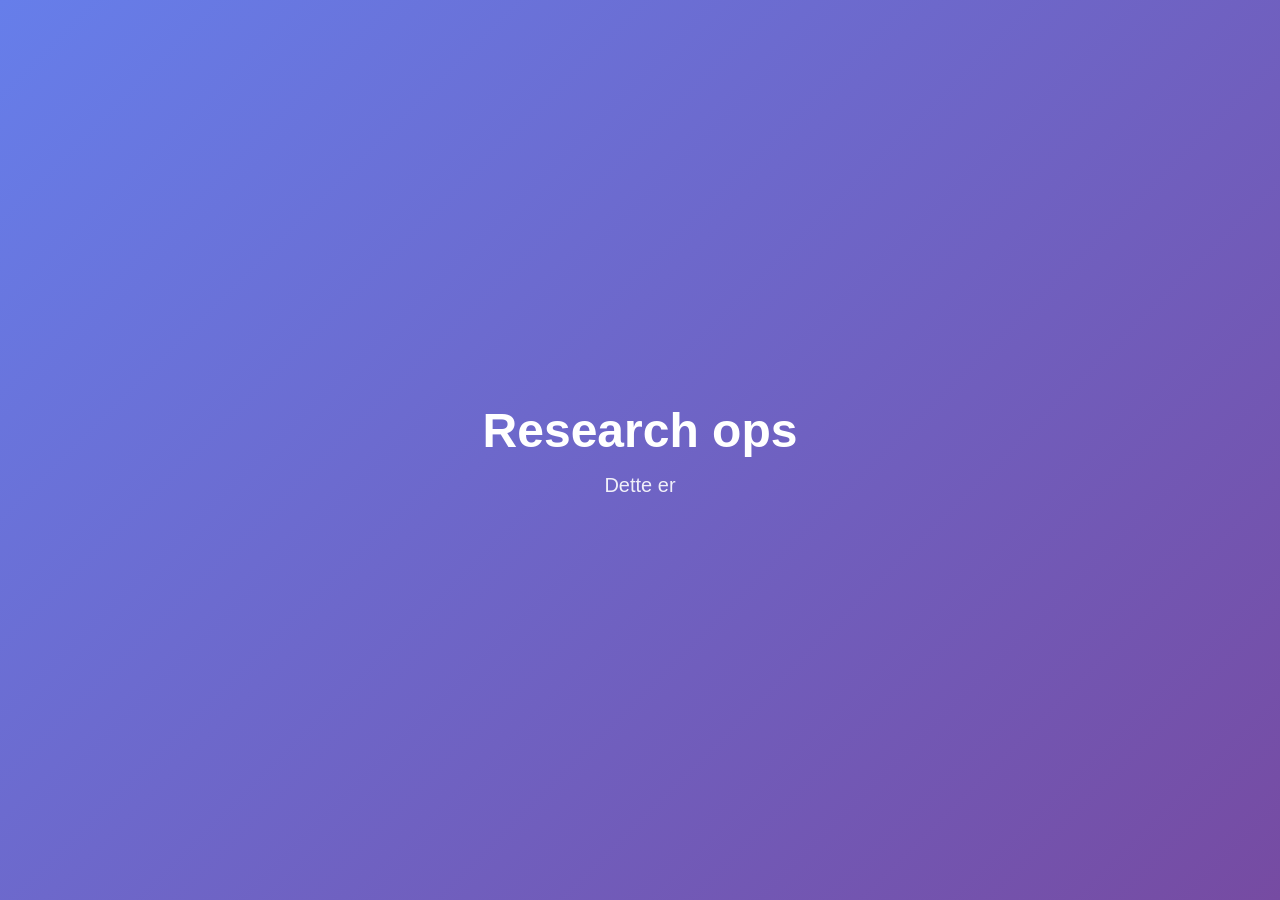
==== docs/index.html @ 217483e8 "feat: github pages" ====
<!DOCTYPE html>
<html lang="en">
<head>
    <meta charset="UTF-8">
    <meta name="viewport" content="width=device-width, initial-scale=1.0">
    <title>ReOps Documentation</title>
    <style>
        * {
            margin: 0;
            padding: 0;
            box-sizing: border-box;
        }
        body {
            font-family: -apple-system, BlinkMacSystemFont, 'Segoe UI', Roboto, Oxygen, Ubuntu, sans-serif;
            display: flex;
            justify-content: center;
            align-items: center;
            min-height: 100vh;
            background: linear-gradient(135deg, #667eea 0%, #764ba2 100%);
            color: #fff;
        }
        .container {
            text-align: center;
            padding: 2rem;
        }
        h1 {
            font-size: 3rem;
            margin-bottom: 1rem;
        }
        p {
            font-size: 1.25rem;
            opacity: 0.9;
        }
    </style>
</head>
<body>
    <div class="container">
        <h1>Research ops</h1>
        <p>Dette er </p>
    </div>
</body>
</html>
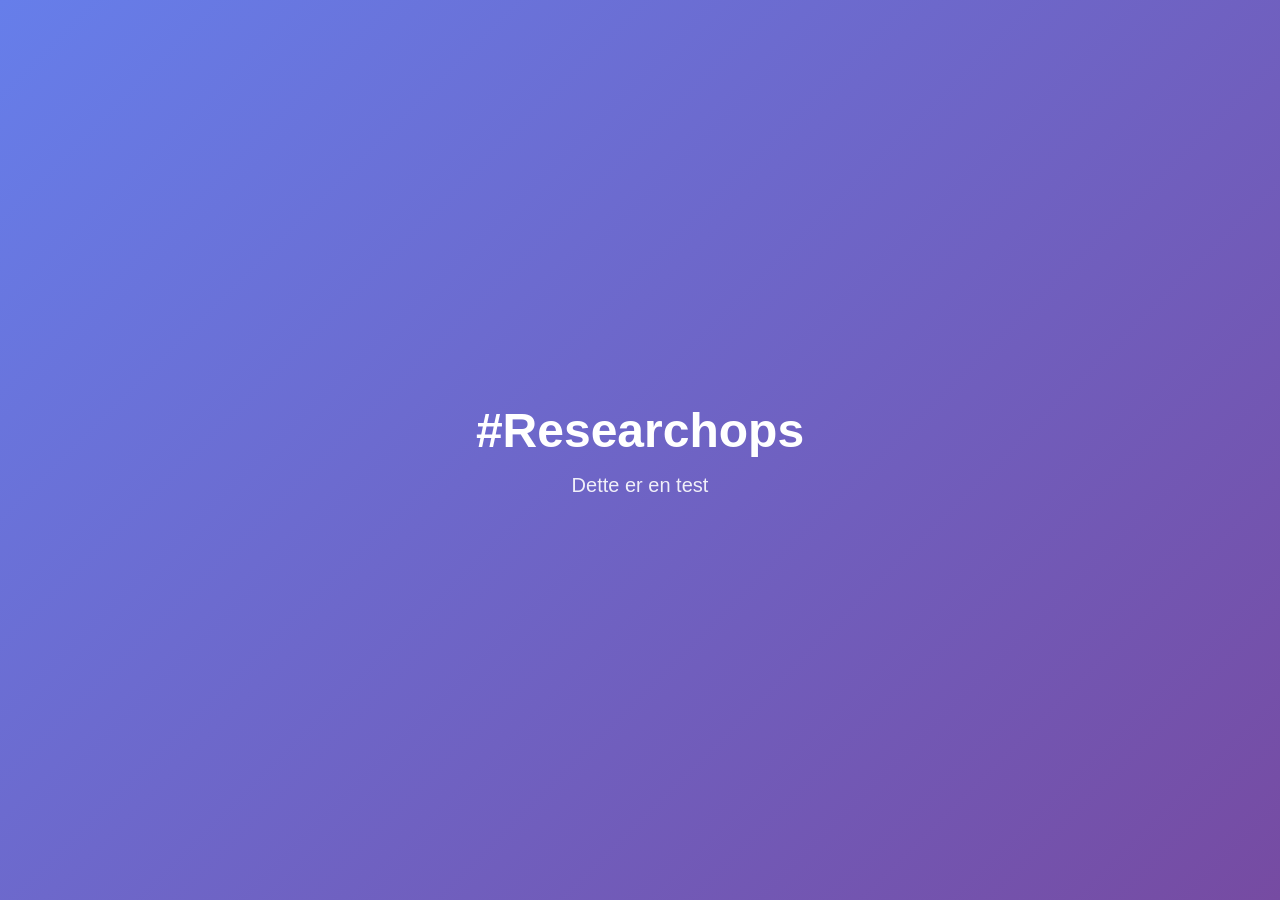
==== commit c249d845: "feat: github pages" ====
--- a/docs/index.html
+++ b/docs/index.html
@@ -35,8 +35,8 @@
 </head>
 <body>
     <div class="container">
-        <h1>Research ops</h1>
-        <p>Dette er </p>
+        <h1>#Researchops</h1>
+        <p>Dette er en test</p>
     </div>
 </body>
 </html>
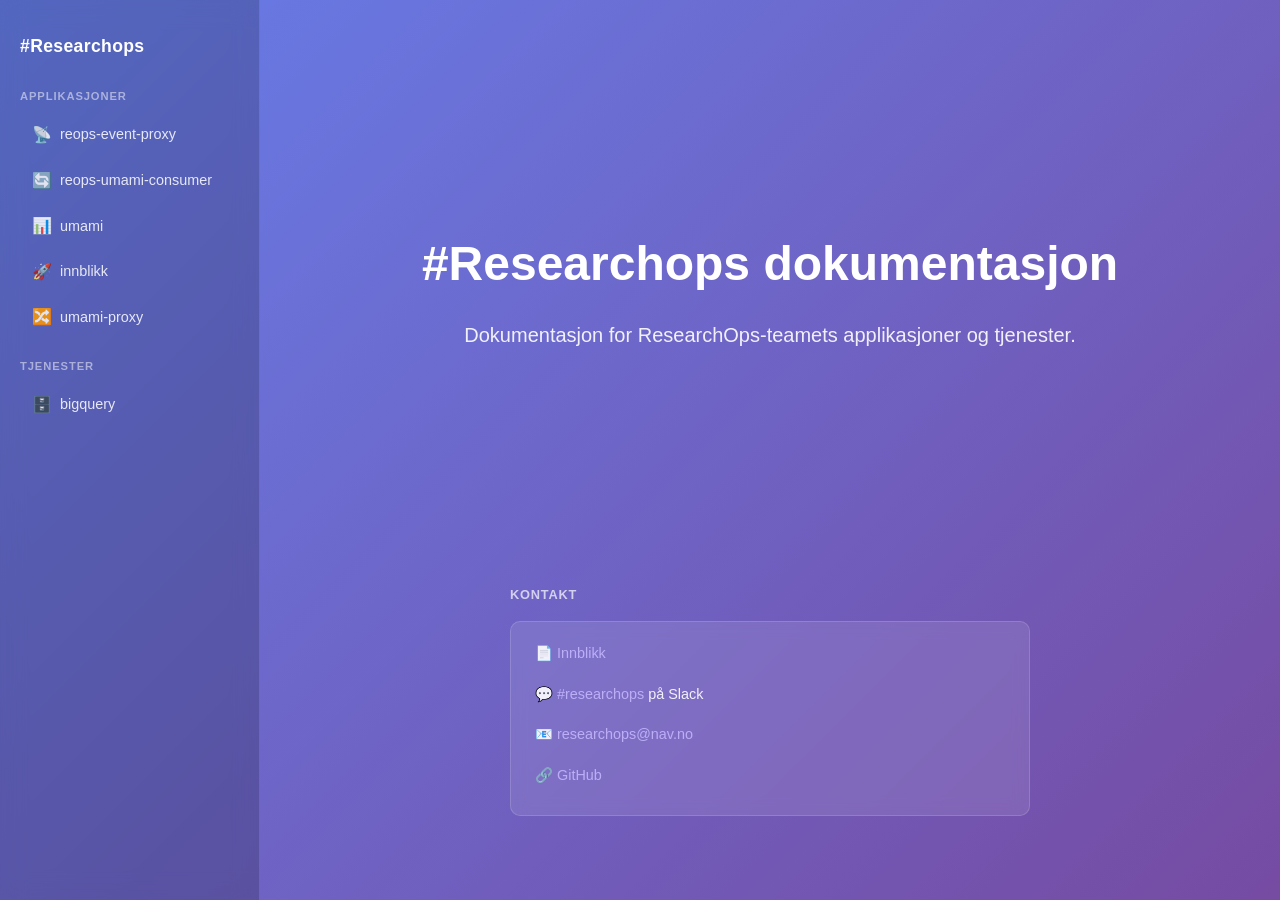
==== commit 53f554f2: "feat: github pages" ====
--- a/docs/index.html
+++ b/docs/index.html
@@ -1,43 +1,56 @@
 <!DOCTYPE html>
-<html lang="en">
+<html lang="no">
 <head>
     <meta charset="UTF-8">
     <meta name="viewport" content="width=device-width, initial-scale=1.0">
-    <title>ReOps Documentation</title>
-    <style>
-        * {
-            margin: 0;
-            padding: 0;
-            box-sizing: border-box;
-        }
-        body {
-            font-family: -apple-system, BlinkMacSystemFont, 'Segoe UI', Roboto, Oxygen, Ubuntu, sans-serif;
-            display: flex;
-            justify-content: center;
-            align-items: center;
-            min-height: 100vh;
-            background: linear-gradient(135deg, #667eea 0%, #764ba2 100%);
-            color: #fff;
-        }
-        .container {
-            text-align: center;
-            padding: 2rem;
-        }
-        h1 {
-            font-size: 3rem;
-            margin-bottom: 1rem;
-        }
-        p {
-            font-size: 1.25rem;
-            opacity: 0.9;
-        }
-    </style>
+    <title>ReOps – Dokumentasjon</title>
+    <link rel="stylesheet" href="css/shared.css">
+    <link rel="stylesheet" href="css/index.css">
 </head>
 <body>
-    <div class="container">
-        <h1>#Researchops</h1>
-        <p>Dette er en test</p>
+    <aside class="sidebar">
+        <div class="sidebar-title"><a href="index.html">#Researchops</a></div>
+        <div class="sidebar-section">Applikasjoner</div>
+        <nav>
+            <a href="apps/reops-event-proxy.html">
+                <span class="icon">📡</span> reops-event-proxy
+            </a>
+            <a href="apps/reops-umami-consumer.html">
+                <span class="icon">🔄</span> reops-umami-consumer
+            </a>
+            <a href="apps/umami.html">
+                <span class="icon">📊</span> umami
+            </a>
+            <a href="apps/innblikk.html">
+                <span class="icon">🚀</span> innblikk
+            </a>
+            <a href="apps/umami-proxy.html">
+                <span class="icon">🔀</span> umami-proxy
+            </a>
+        </nav>
+        <div class="sidebar-section" style="margin-top:1.25rem">Tjenester</div>
+        <nav>
+            <a href="tjenester/bigquery.html">
+                <span class="icon">🗄️</span> bigquery
+            </a>
+        </nav>
+    </aside>
+    <div class="main">
+        <div class="hero">
+            <h1>#Researchops dokumentasjon</h1>
+            <p>Dokumentasjon for ResearchOps-teamets applikasjoner og tjenester.</p>
+        </div>
+        <div class="contact">
+            <h2>Kontakt</h2>
+            <div class="card">
+                <ul>
+                    <li>📄 <a href="https://innblikk.ansatt.nav.no/" target="_blank">Innblikk</a></li>
+                    <li>💬 <a href="https://nav-it.slack.com/archives/C02UGFS2J4B" target="_blank">#researchops</a> på Slack</li>
+                    <li>📧 <a href="mailto:researchops@nav.no">researchops@nav.no</a></li>
+                    <li>🔗 <a href="https://github.com/orgs/navikt/projects/186" target="_blank">GitHub</a></li>
+                </ul>
+            </div>
+        </div>
     </div>
 </body>
 </html>
-
--- a/docs/css/shared.css
+++ b/docs/css/shared.css
@@ -0,0 +1,163 @@
+/* ── Reset & Base ── */
+* {
+    margin: 0;
+    padding: 0;
+    box-sizing: border-box;
+}
+
+body {
+    font-family: -apple-system, BlinkMacSystemFont, 'Segoe UI', Roboto, Oxygen, Ubuntu, sans-serif;
+    background: linear-gradient(135deg, #667eea 0%, #764ba2 100%);
+    color: #fff;
+    line-height: 1.6;
+    min-height: 100vh;
+    display: flex;
+}
+
+a { color: #c4b5fd; }
+a:hover { color: #fff; }
+
+/* ── Sidebar ── */
+.sidebar {
+    width: 260px;
+    min-height: 100vh;
+    background: rgba(0,0,0,.18);
+    backdrop-filter: blur(12px);
+    border-right: 1px solid rgba(255,255,255,.12);
+    padding: 2rem 1.25rem;
+    display: flex;
+    flex-direction: column;
+    flex-shrink: 0;
+    position: sticky;
+    top: 0;
+    align-self: flex-start;
+}
+.sidebar-title {
+    font-size: 1.1rem;
+    font-weight: 700;
+    margin-bottom: 1.75rem;
+    letter-spacing: .02em;
+}
+.sidebar-title a {
+    color: #fff;
+    text-decoration: none;
+}
+.sidebar-section {
+    font-size: .7rem;
+    font-weight: 600;
+    text-transform: uppercase;
+    letter-spacing: .08em;
+    opacity: .5;
+    margin-bottom: .5rem;
+}
+.sidebar nav {
+    display: flex;
+    flex-direction: column;
+    gap: .25rem;
+}
+.sidebar nav a {
+    display: flex;
+    align-items: center;
+    gap: .5rem;
+    padding: .5rem .75rem;
+    border-radius: 6px;
+    text-decoration: none;
+    color: rgba(255,255,255,.85);
+    font-size: .9rem;
+    transition: background .15s, color .15s;
+}
+.sidebar nav a:hover {
+    background: rgba(255,255,255,.12);
+    color: #fff;
+}
+.sidebar nav a.active {
+    background: rgba(255,255,255,.15);
+    color: #fff;
+}
+.sidebar nav a .icon {
+    font-size: 1rem;
+    flex-shrink: 0;
+}
+
+/* ── Typography ── */
+h1 { font-size: 2rem; margin-bottom: .25rem; }
+h2 { font-size: 1.4rem; margin: 2rem 0 .75rem; border-bottom: 2px solid rgba(255,255,255,.35); padding-bottom: .25rem; }
+h3 { font-size: 1.1rem; margin: 1.25rem 0 .5rem; }
+p, li { margin-bottom: .5rem; font-size: .95rem; }
+ul { padding-left: 1.5rem; }
+
+/* ── Card ── */
+.card {
+    background: rgba(255,255,255,.12);
+    backdrop-filter: blur(8px);
+    border: 1px solid rgba(255,255,255,.18);
+    border-radius: 8px;
+    padding: 1.25rem 1.5rem;
+    margin-bottom: 1.25rem;
+}
+
+/* ── Badges ── */
+.badge {
+    display: inline-block;
+    padding: 2px 8px;
+    border-radius: 4px;
+    font-size: .75rem;
+    font-weight: 600;
+    text-transform: uppercase;
+    margin-right: .5rem;
+    vertical-align: middle;
+}
+.badge-post, .post { background: rgba(25,135,84,.35); color: #6ee7b7; border: 1px solid rgba(25,135,84,.3); }
+.badge-get, .get   { background: rgba(13,111,253,.35); color: #93c5fd; border: 1px solid rgba(13,111,253,.3); }
+.badge-drop        { background: rgba(220,53,69,.25); color: #fca5a5; border: 1px solid rgba(220,53,69,.3); }
+.redact-tag        { display: inline-block; background: rgba(255,193,7,.2); border: 1px solid rgba(255,193,7,.4); color: #fde68a; font-size: .8rem; padding: .1rem .4rem; border-radius: 3px; margin-left: .25rem; }
+
+/* ── Status colors ── */
+.status { font-weight: 600; }
+.status-2xx { color: #6ee7b7; }
+.status-4xx { color: #fdba74; }
+.status-5xx { color: #fca5a5; }
+
+/* ── Code ── */
+code {
+    background: rgba(255,255,255,.15);
+    padding: 2px 6px;
+    border-radius: 4px;
+    font-size: .9em;
+    font-family: "JetBrains Mono", "Fira Code", Consolas, monospace;
+}
+pre {
+    background: rgba(0,0,0,.25);
+    border: 1px solid rgba(255,255,255,.15);
+    border-radius: 8px;
+    padding: 1rem 1.25rem;
+    overflow-x: auto;
+    font-size: .85rem;
+    line-height: 1.5;
+    margin: .75rem 0 1rem;
+}
+pre code { background: none; padding: 0; }
+
+/* ── Tables ── */
+table { width: 100%; border-collapse: collapse; margin: .75rem 0 1rem; font-size: .9rem; }
+th, td { text-align: left; padding: .5rem .75rem; border-bottom: 1px solid rgba(255,255,255,.15); }
+th { background: rgba(255,255,255,.1); font-size: .85rem; text-transform: uppercase; letter-spacing: .03em; opacity: .8; font-weight: 600; }
+
+/* ── Footer ── */
+footer { margin-top: 3rem; text-align: center; opacity: .7; font-size: .85rem; }
+
+/* ── Responsive ── */
+@media (max-width: 640px) {
+    body { flex-direction: column; }
+    .sidebar {
+        width: 100%;
+        min-height: auto;
+        position: static;
+        border-right: none;
+        border-bottom: 1px solid rgba(255,255,255,.12);
+        padding: 1.25rem 1rem;
+    }
+    .sidebar nav { flex-direction: row; flex-wrap: wrap; gap: .35rem; }
+    .sidebar nav a { padding: .4rem .65rem; font-size: .85rem; }
+}
+
--- a/docs/css/index.css
+++ b/docs/css/index.css
@@ -0,0 +1,61 @@
+/* ── Main content ── */
+.main {
+    flex: 1;
+    display: flex;
+    flex-direction: column;
+    align-items: center;
+    padding: 2rem;
+    overflow-y: auto;
+}
+
+/* ── Hero ── */
+.hero {
+    flex: 1;
+    display: flex;
+    flex-direction: column;
+    justify-content: center;
+    align-items: center;
+    text-align: center;
+    min-height: 50vh;
+}
+.hero h1 { font-size: 3rem; margin-bottom: 1rem; }
+.hero p { font-size: 1.25rem; opacity: .9; }
+
+/* ── Kontakt ── */
+.contact {
+    width: 100%;
+    max-width: 520px;
+    padding-bottom: 2rem;
+}
+.contact h2 {
+    font-size: .8rem;
+    margin-bottom: .75rem;
+    opacity: .7;
+    text-transform: uppercase;
+    letter-spacing: .06em;
+    font-weight: 600;
+    border: none;
+}
+.contact .card {
+    background: rgba(255,255,255,.1);
+    border: 1px solid rgba(255,255,255,.15);
+    border-radius: 10px;
+    padding: 1.25rem 1.5rem;
+}
+.contact ul {
+    list-style: none;
+    padding: 0;
+    display: flex;
+    flex-direction: column;
+    gap: .6rem;
+}
+.contact li { font-size: .9rem; opacity: .9; }
+.contact a { color: #c4b5fd; text-decoration: none; }
+.contact a:hover { color: #fff; }
+.contact code {
+    background: rgba(255,255,255,.12);
+    padding: 1px 5px;
+    border-radius: 3px;
+    font-size: .85em;
+}
+
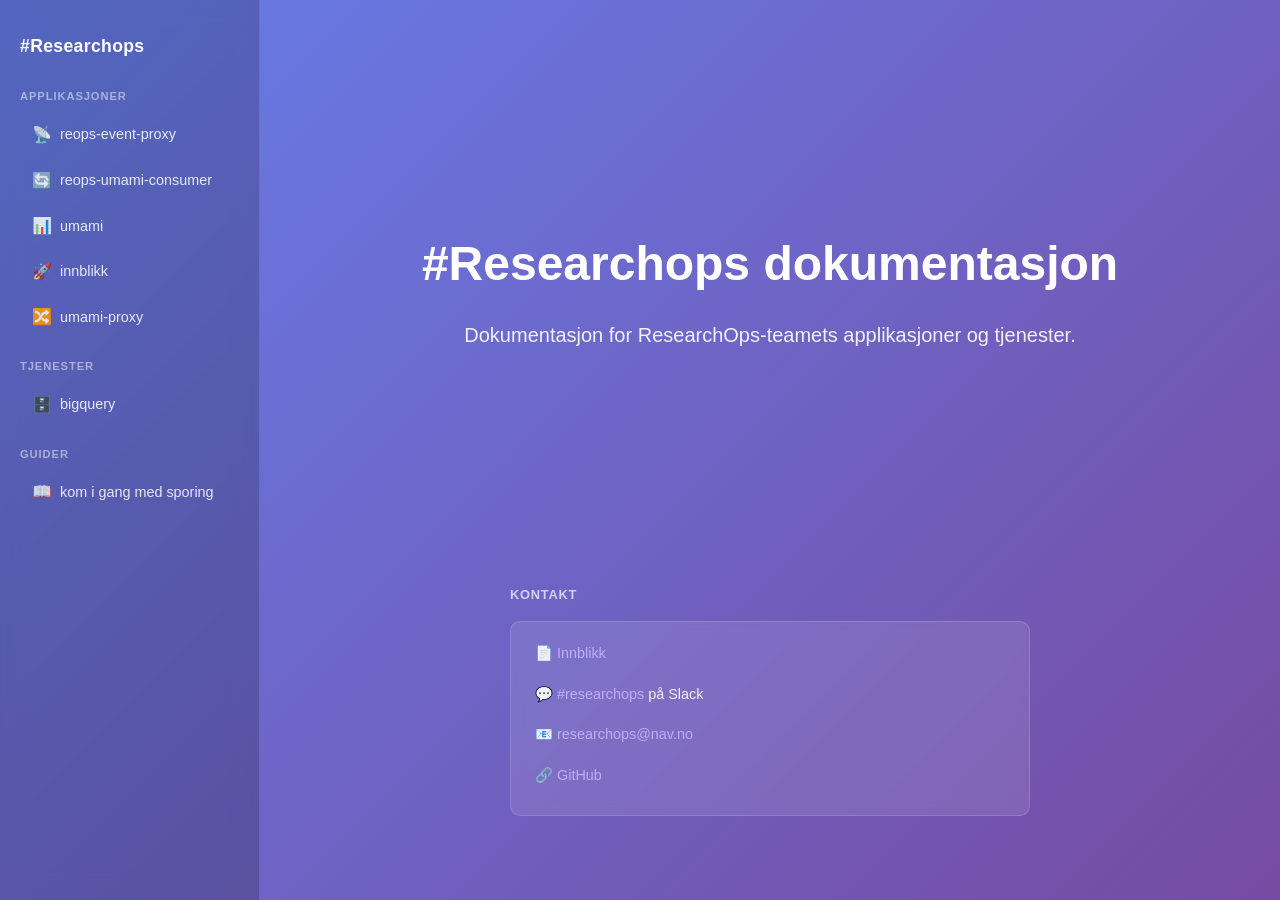
==== commit 599dc26a: "feat: github pages" ====
--- a/docs/index.html
+++ b/docs/index.html
@@ -34,6 +34,12 @@
                 <span class="icon">🗄️</span> bigquery
             </a>
         </nav>
+        <div class="sidebar-section" style="margin-top:1.25rem">Guider</div>
+        <nav>
+            <a href="guider/kom-i-gang-med-sporing.html">
+                <span class="icon">📖</span> kom i gang med sporing
+            </a>
+        </nav>
     </aside>
     <div class="main">
         <div class="hero">
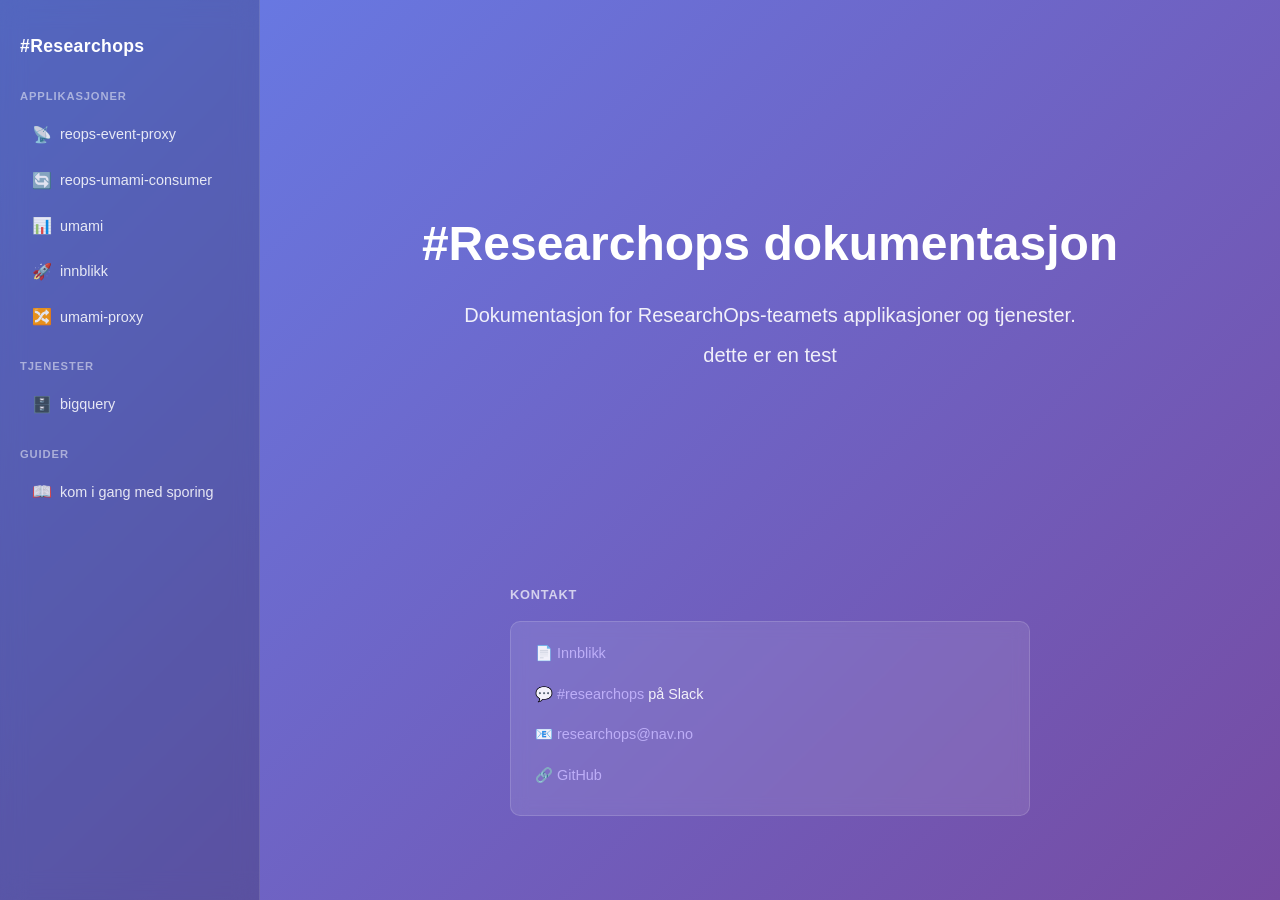
==== commit bb39bdaa: "doc: test" ====
--- a/docs/index.html
+++ b/docs/index.html
@@ -6,45 +6,16 @@
     <title>ReOps – Dokumentasjon</title>
     <link rel="stylesheet" href="css/shared.css">
     <link rel="stylesheet" href="css/index.css">
+    <script defer src="js/youknowit.js"></script>
 </head>
 <body>
-    <aside class="sidebar">
-        <div class="sidebar-title"><a href="index.html">#Researchops</a></div>
-        <div class="sidebar-section">Applikasjoner</div>
-        <nav>
-            <a href="apps/reops-event-proxy.html">
-                <span class="icon">📡</span> reops-event-proxy
-            </a>
-            <a href="apps/reops-umami-consumer.html">
-                <span class="icon">🔄</span> reops-umami-consumer
-            </a>
-            <a href="apps/umami.html">
-                <span class="icon">📊</span> umami
-            </a>
-            <a href="apps/innblikk.html">
-                <span class="icon">🚀</span> innblikk
-            </a>
-            <a href="apps/umami-proxy.html">
-                <span class="icon">🔀</span> umami-proxy
-            </a>
-        </nav>
-        <div class="sidebar-section" style="margin-top:1.25rem">Tjenester</div>
-        <nav>
-            <a href="tjenester/bigquery.html">
-                <span class="icon">🗄️</span> bigquery
-            </a>
-        </nav>
-        <div class="sidebar-section" style="margin-top:1.25rem">Guider</div>
-        <nav>
-            <a href="guider/kom-i-gang-med-sporing.html">
-                <span class="icon">📖</span> kom i gang med sporing
-            </a>
-        </nav>
-    </aside>
+    <aside class="sidebar" id="sidebar"></aside>
+    <script src="js/sidebar.js"></script>
     <div class="main">
         <div class="hero">
             <h1>#Researchops dokumentasjon</h1>
             <p>Dokumentasjon for ResearchOps-teamets applikasjoner og tjenester.</p>
+            <p>dette er en test</p>
         </div>
         <div class="contact">
             <h2>Kontakt</h2>
